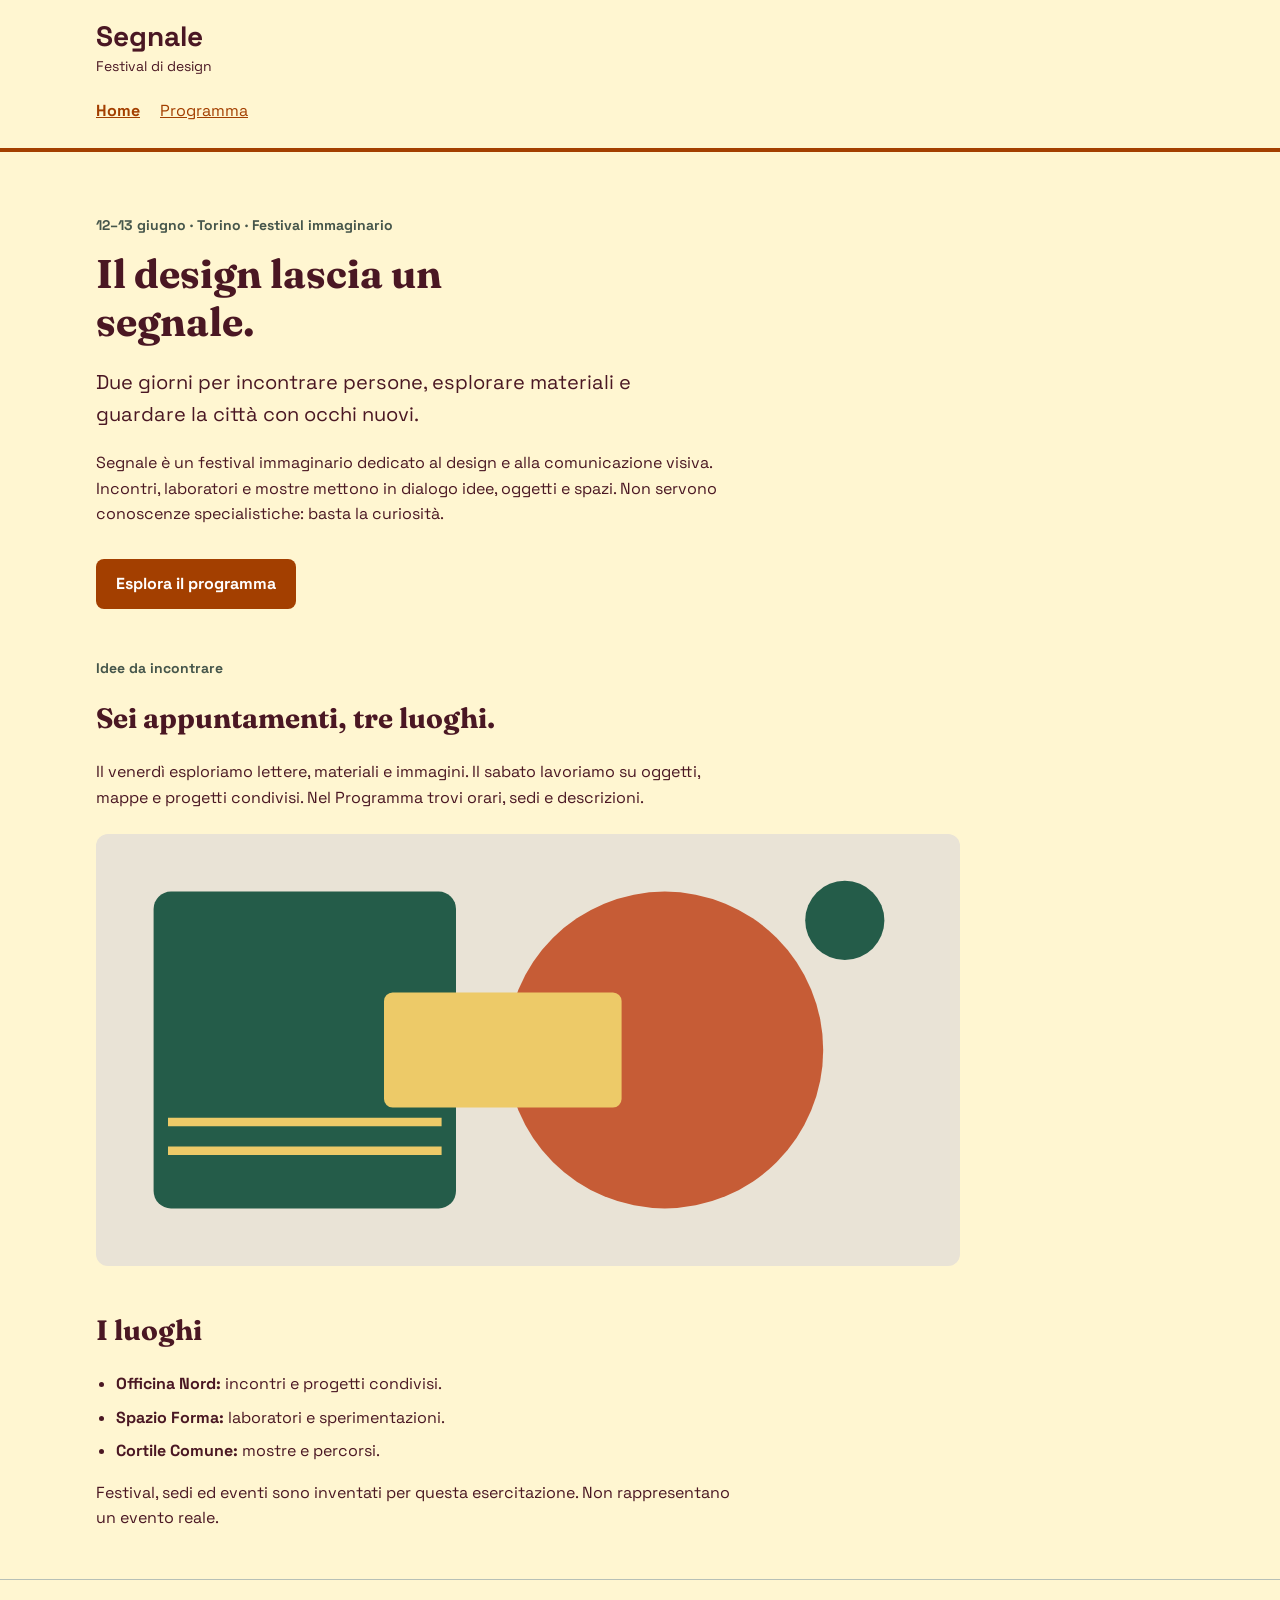
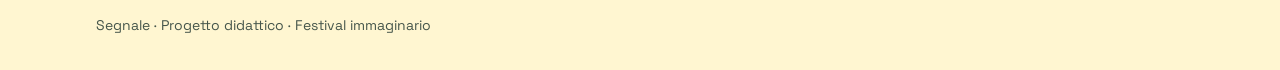
==== index.html @ 7bc24084 "Carica i file iniziali del sito" ====
<!doctype html>
<html lang="it">
<head>
  <meta charset="utf-8">
  <meta name="viewport" content="width=device-width, initial-scale=1">
  <title>Segnale — Festival di design</title>
  <link rel="preconnect" href="https://fonts.googleapis.com">
<link rel="preconnect" href="https://fonts.gstatic.com" crossorigin>
<link href="https://fonts.googleapis.com/css2?family=Fraunces:opsz,wght@9..144,600;9..144,700&family=Space+Grotesk:wght@400;500;600;700&display=swap" rel="stylesheet">
 <link rel="stylesheet" href="style.css">
</head>
<body>
  <a class="skip-link" href="#contenuto">Vai al contenuto</a>
  <header class="site-header">
    <div class="container">
      <a class="brand" href="index.html">Segnale<span>Festival di design</span></a>
      <nav aria-label="Navigazione principale">
        <a href="index.html" aria-current="page">Home</a>
        <!-- Da completare: collegare questa voce alla pagina Programma. -->
       <a href="programma.html">Programma</a>
      </nav>
    </div>
  </header>

  <main id="contenuto" class="container">
    <section class="intro" aria-labelledby="titolo-home">
      <p class="eyebrow">12–13 giugno · Torino · Festival immaginario</p>
      <h1 id="titolo-home">Il design lascia un segnale.</h1>
      <p class="lead">Due giorni per incontrare persone, esplorare materiali e guardare la città con occhi nuovi.</p>
      <p class="reading-text">Segnale è un festival immaginario dedicato al design e alla comunicazione visiva. Incontri, laboratori e mostre mettono in dialogo idee, oggetti e spazi. Non servono conoscenze specialistiche: basta la curiosità.</p>
      <!-- Da completare: anche questo collegamento deve aprire il Programma. -->
      <a class="button-link" href="programma.html">Esplora il programma</a>
    </section>

    <section class="content-section" aria-labelledby="titolo-festival">
      <p class="eyebrow">Idee da incontrare</p>
      <h2 id="titolo-festival">Sei appuntamenti, tre luoghi.</h2>
      <p class="reading-text">Il venerdì esploriamo lettere, materiali e immagini. Il sabato lavoriamo su oggetti, mappe e progetti condivisi. Nel Programma trovi orari, sedi e descrizioni.</p>
      <img class="festival-image" src="assets/festival.svg" alt="Composizione geometrica di cerchi e rettangoli nei colori del festival" width="1200" height="600">
    </section>

    <section class="content-section" aria-labelledby="titolo-luoghi">
      <h2 id="titolo-luoghi">I luoghi</h2>
      <ul class="venues">
        <li><strong>Officina Nord:</strong> incontri e progetti condivisi.</li>
        <li><strong>Spazio Forma:</strong> laboratori e sperimentazioni.</li>
        <li><strong>Cortile Comune:</strong> mostre e percorsi.</li>
      </ul>
      <p class="reading-text">Festival, sedi ed eventi sono inventati per questa esercitazione. Non rappresentano un evento reale.</p>
    </section>
  </main>

  <footer class="site-footer"><div class="container"><p>Segnale · Progetto didattico · Festival immaginario</p></div></footer>
</body>
</html>
---- style.css ----
/* Stile iniziale: tipografia, colori e variabili CSS sono già predisposti.
   Lavoreremo su collegamenti, CSS condiviso e disposizione delle schede. */

/* Scelte comuni: ogni regola usa var() per richiamarne il valore. */
:root {
  --colore-primario: #A33F00;
  --colore-primario-scuro: #4a1723;
  --colore-sfondo: #fff6d1;
  --colore-testo: #4a1723;
  --font-testo: "Space Grotesk", Arial, sans-serif;
  --font-titoli: "Fraunces", Georgia, serif;
}

* {
  box-sizing: border-box;
}

body {
  margin: 0;
  background: var(--colore-sfondo);
  color: var(--colore-testo);
  font-family: var(--font-testo);
  font-size: 1rem;
  line-height: 1.6;
}

a {
  color: var(--colore-primario);
}

a:hover {
  text-decoration-thickness: 3px;
}

a:focus-visible {
  outline: 3px solid var(--colore-testo);
  outline-offset: 4px;
}

.container {
  width: 92%;
  max-width: 68rem;
  margin: 0 auto;
}

.site-header {
  padding: 1.25rem 0;
  border-bottom: 4px solid var(--colore-primario);
}

.brand {
  display: inline-block;
  color: var(--colore-testo);
  font-size: 1.75rem;
  font-weight: bold;
  line-height: 1.2;
  text-decoration: none;
}

.brand span {
  display: block;
  margin-top: 0.25rem;
  font-size: 0.875rem;
  font-weight: normal;
}

nav {
  margin-top: 1rem;
}

nav a {
  display: inline-block;
  margin-right: 1rem;
  padding: 0.25rem 0;
}

nav a[aria-current="page"] {
  font-weight: bold;
}

.intro {
  padding: 3rem 0 1rem;
}

.eyebrow,
.event-meta {
  color: #46564b;
  font-size: 0.875rem;
  font-weight: bold;
}

h1,
h2,
h3 {
  font-family: var(--font-titoli);
  line-height: 1.2;
}

h1 {
  max-width: 18ch;
  margin: 0.75rem 0 1.25rem;
  font-size: 2.5rem;
}

h2 {
  font-size: 1.75rem;
}

h3 {
  margin: 0.5rem 0 0.75rem;
  font-size: 1.375rem;
}

.lead {
  max-width: 48ch;
  font-size: 1.25rem;
}

.reading-text {
  max-width: 65ch;
}

.button-link {
  display: inline-block;
  margin-top: 1rem;
  padding: 0.75rem 1.25rem;
  border-radius: 0.5rem;
  background: var(--colore-primario);
  color: #ffffff;
  font-weight: bold;
  text-decoration: none;
}

.button-link:hover {
  background: var(--colore-primario-scuro);
}

.content-section {
  margin: 2rem 0 3rem;
}

.festival-image {
  display: block;
  width: 100%;
  max-width: 54rem;
  height: auto;
  margin-top: 1.5rem;
  border-radius: 0.75rem;
}

.venues {
  padding-left: 1.25rem;
}

.venues li {
  margin-bottom: 0.5rem;
}

.event-grid {
  display: grid;
  grid-template-columns: minmax(0, 1fr);
  gap: 2rem;
}

.event-card {
  margin-bottom: 1.5rem;
  overflow: hidden;
  border: 1px solid #b7c0b7;
  border-radius: 0.75rem;
  background: #ffffff;
}

.event-card img {
  display: block;
  width: 100%;
  height: auto;
}

.event-body {
  padding: 1.8rem;
}

.event-body p:last-child {
  margin-bottom: 0;
}

.event-place {
  color: #46564b;
  font-size: 0.875rem;
}

.site-footer {
  padding: 1.25rem 0;
  border-top: 1px solid #b7c0b7;
  color: #46564b;
  font-size: 0.875rem;
}

.skip-link {
  position: absolute;
  top: -6rem;
  left: 1rem;
  padding: 0.75rem 1rem;
  background: #ffffff;
  color: var(--colore-testo);
}

.skip-link:focus {
  top: 1rem;
}

@media (min-width: 600px) {
  .event-grid {
    grid-template-columns: repeat(2, minmax(0, 1fr));
  }
}

@media (min-width: 64rem) {
  .event-grid {
    grid-template-columns: repeat(3, minmax(0, 1fr));
  }
}
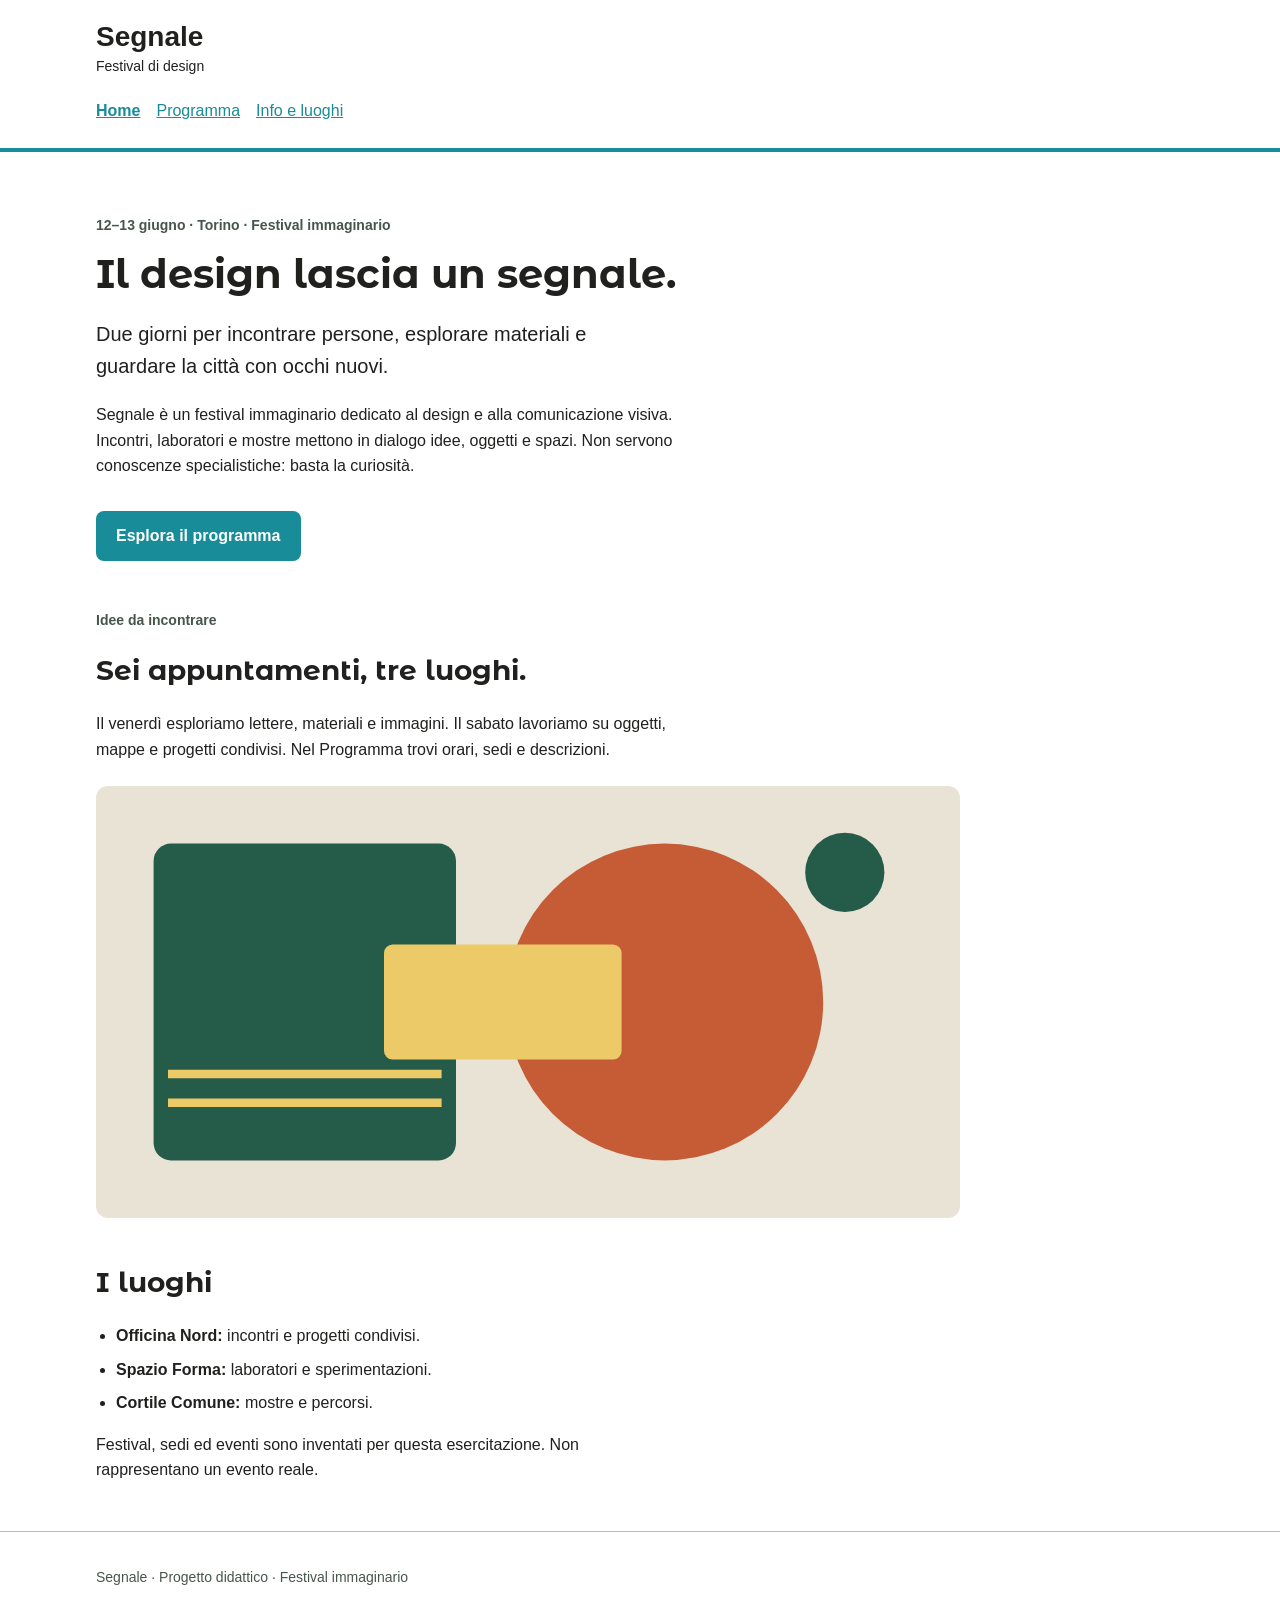
==== commit 11a4e33b: "18. Integrazione caratteri web coerenti con la moodboard" ====
--- a/index.html
+++ b/index.html
@@ -4,9 +4,9 @@
   <meta charset="utf-8">
   <meta name="viewport" content="width=device-width, initial-scale=1">
   <title>Segnale — Festival di design</title>
-  <link rel="preconnect" href="https://fonts.googleapis.com">
+ <link rel="preconnect" href="https://fonts.googleapis.com">
 <link rel="preconnect" href="https://fonts.gstatic.com" crossorigin>
-<link href="https://fonts.googleapis.com/css2?family=Fraunces:opsz,wght@9..144,600;9..144,700&family=Space+Grotesk:wght@400;500;600;700&display=swap" rel="stylesheet">
+<link href="https://fonts.googleapis.com/css2?family=Google+Sans+Flex:opsz,wght@6..100,300&family=Montserrat+Alternates:wght@700&display=swap" rel="stylesheet">
  <link rel="stylesheet" href="style.css">
 </head>
 <body>
@@ -15,10 +15,10 @@
     <div class="container">
       <a class="brand" href="index.html">Segnale<span>Festival di design</span></a>
       <nav aria-label="Navigazione principale">
-        <a href="index.html" aria-current="page">Home</a>
-        <!-- Da completare: collegare questa voce alla pagina Programma. -->
-       <a href="programma.html">Programma</a>
-      </nav>
+  <a href="index.html" aria-current="page">Home</a>
+  <a href="programma.html">Programma</a>
+  <a href="info.html">Info e luoghi</a>
+</nav>
     </div>
   </header>
 
--- a/style.css
+++ b/style.css
@@ -3,12 +3,12 @@
 
 /* Scelte comuni: ogni regola usa var() per richiamarne il valore. */
 :root {
-  --colore-primario: #A33F00;
-  --colore-primario-scuro: #4a1723;
-  --colore-sfondo: #fff6d1;
-  --colore-testo: #4a1723;
-  --font-testo: "Space Grotesk", Arial, sans-serif;
-  --font-titoli: "Fraunces", Georgia, serif;
+  --colore-primario: #188c98;
+  --colore-primario-scuro: #1c666e;
+  --colore-sfondo: #ffffff;
+  --colore-testo: #20201e;
+  --font-testo: "Google Sans Flex", Arial, sans-serif;
+  --font-titoli: "Montserrat Alternates", Georgia, serif;
 }
 
 * {
@@ -21,6 +21,7 @@
   color: var(--colore-testo);
   font-family: var(--font-testo);
   font-size: 1rem;
+   font-weight: 300;
   line-height: 1.6;
 }
 
@@ -93,6 +94,7 @@
 h2,
 h3 {
   font-family: var(--font-titoli);
+  font-weight: 700;
   line-height: 1.2;
 }
 
@@ -220,3 +222,118 @@
     grid-template-columns: repeat(3, minmax(0, 1fr));
   }
 }
+
+#titolo-home {
+  max-width: none;
+  white-space: normal;
+}
+
+.luoghi-swiper {
+  max-width: 54rem;
+  overflow: hidden;
+  border-radius: 0.75rem;
+  background: #ffffff;
+}
+
+.luoghi-swiper .swiper-slide {
+  margin: 0;
+}
+
+.luoghi-swiper .swiper-slide img {
+  display: block;
+  width: 100%;
+  height: auto;
+  aspect-ratio: 3 / 2;
+  object-fit: cover;
+}
+
+.luoghi-swiper figcaption {
+  padding: 1rem 4rem;
+}
+
+.swiper-controls {
+  display: flex;
+  justify-content: space-between;
+  padding: 0 1rem 1rem;
+}
+
+.luoghi-swiper .swiper-button-prev,
+.luoghi-swiper .swiper-button-next {
+  position: static;
+  width: 2.75rem;
+  height: 2.75rem;
+  margin: 0;
+  border: 2px solid var(--colore-primario);
+  border-radius: 50%;
+  background: #ffffff;
+  color: var(--colore-primario);
+}
+
+.luoghi-swiper .swiper-button-prev::after,
+.luoghi-swiper .swiper-button-next::after {
+  font-size: 1rem;
+  font-weight: bold;
+}
+
+.luoghi-swiper .swiper-button-prev:focus-visible,
+.luoghi-swiper .swiper-button-next:focus-visible {
+  outline: 3px solid var(--colore-testo);
+  outline-offset: 3px;
+}
+
+.map-frame {
+  width: 100%;
+  overflow: hidden;
+  border-radius: 0.75rem;
+}
+
+.map-frame iframe {
+  display: block;
+  width: 100%;
+  height: 28rem;
+  border: 0;
+}
+
+.venue-addresses {
+  padding-left: 1.25rem;
+}
+
+.venue-addresses li {
+  margin-bottom: 1rem;
+}
+
+@media (max-width: 400px) {
+  .map-frame iframe {
+    height: 22rem;
+  }
+}
+
+.site-header {
+  position: sticky;
+  top: 0;
+  z-index: 1000;
+  background: var(--colore-sfondo);
+}
+
+nav {
+  display: flex;
+  flex-direction: column;
+  align-items: flex-start;
+  gap: 0.25rem 1rem;
+  margin-top: 1rem;
+}
+
+nav a {
+  display: block;
+  margin-right: 0;
+  padding: 0.25rem 0;
+  overflow-wrap: anywhere;
+}
+
+@media (min-width: 600px) {
+  nav {
+    flex-direction: row;
+    flex-wrap: wrap;
+    align-items: center;
+  }
+}
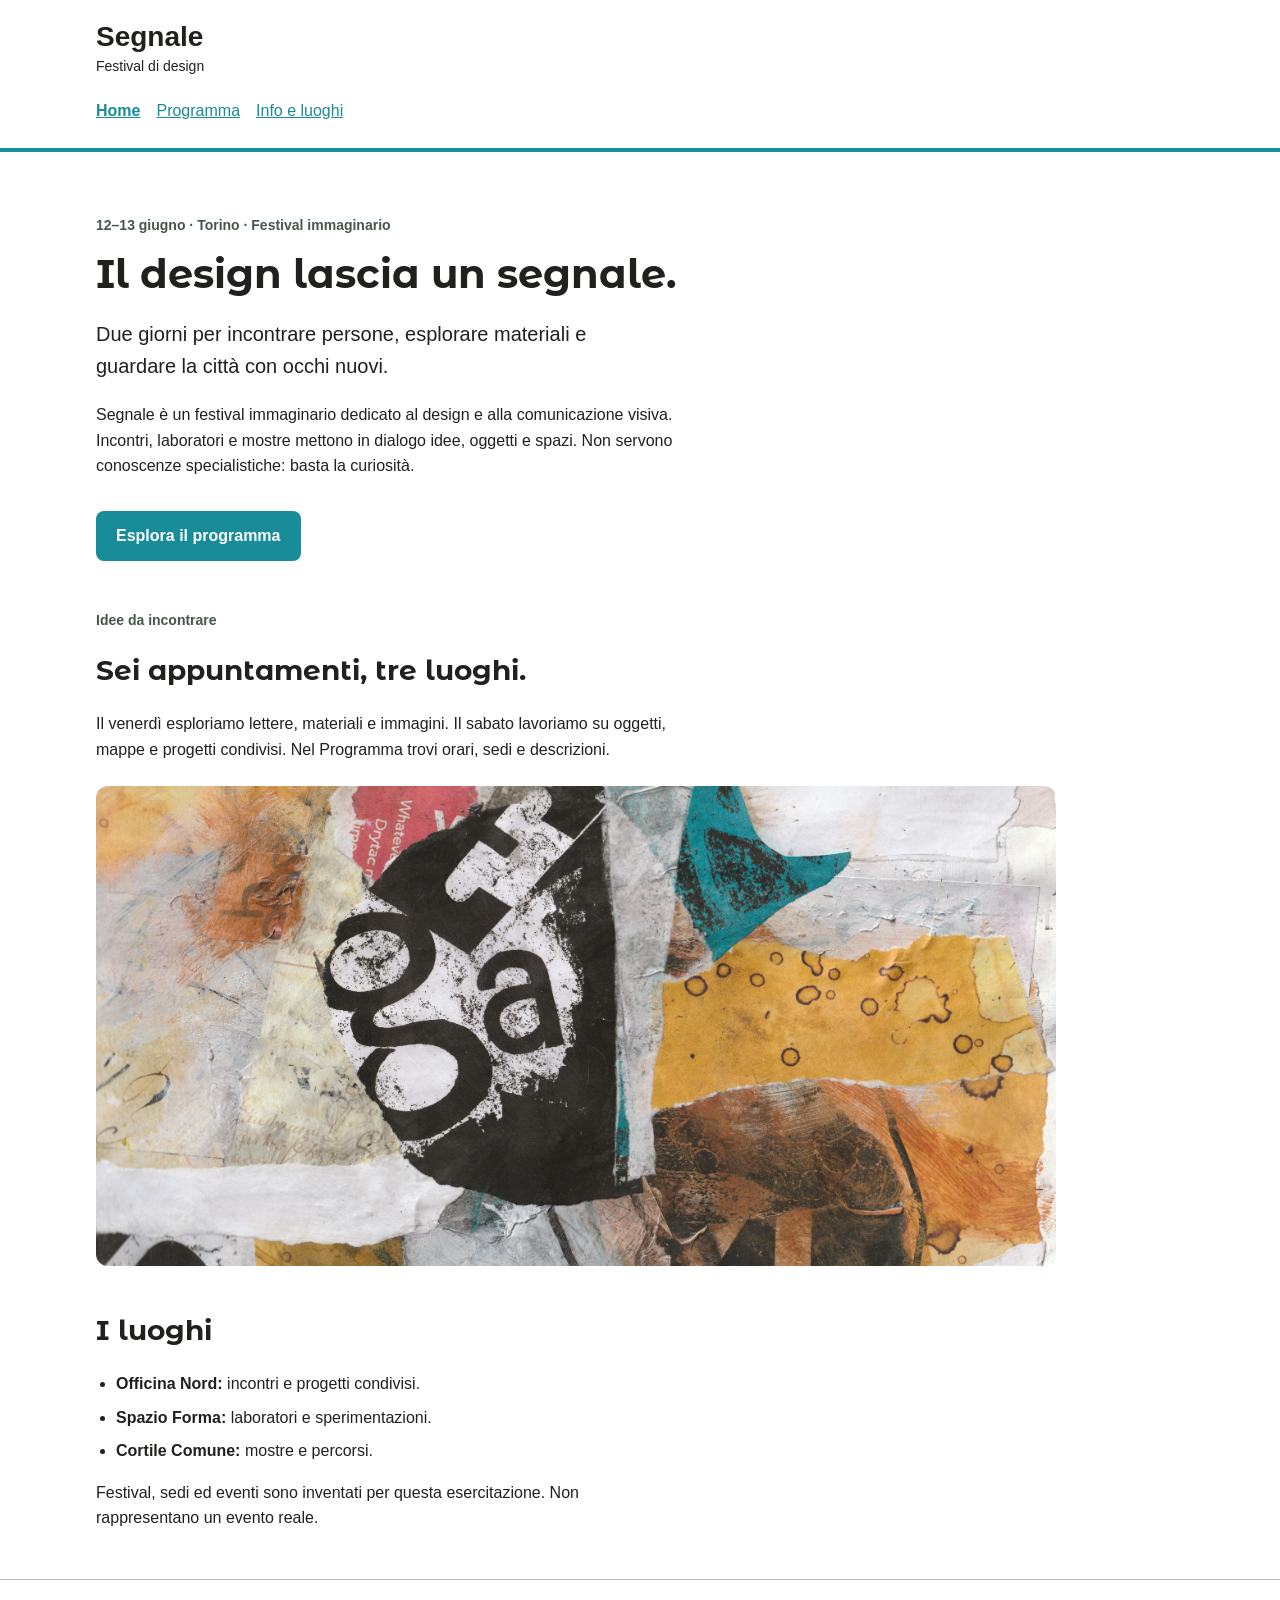
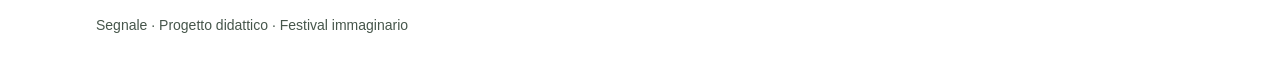
==== commit 985e53e6: "19. Inserimento foto homepage coerente con la moodboard" ====
--- a/index.html
+++ b/index.html
@@ -36,7 +36,7 @@
       <p class="eyebrow">Idee da incontrare</p>
       <h2 id="titolo-festival">Sei appuntamenti, tre luoghi.</h2>
       <p class="reading-text">Il venerdì esploriamo lettere, materiali e immagini. Il sabato lavoriamo su oggetti, mappe e progetti condivisi. Nel Programma trovi orari, sedi e descrizioni.</p>
-      <img class="festival-image" src="assets/festival.svg" alt="Composizione geometrica di cerchi e rettangoli nei colori del festival" width="1200" height="600">
+      <img class="festival-image" src="assets/sostituzioni/festival.jpg" alt="Composizione artistica di carte sovrapposte, ritagli e texture colorate" width="1200" height="600">
     </section>
 
     <section class="content-section" aria-labelledby="titolo-luoghi">
--- a/style.css
+++ b/style.css
@@ -144,10 +144,12 @@
 .festival-image {
   display: block;
   width: 100%;
-  max-width: 54rem;
+   max-width: 60rem;
+  aspect-ratio: 2 / 1;
   height: auto;
   margin-top: 1.5rem;
   border-radius: 0.75rem;
+   object-fit: cover;
 }
 
 .venues {
